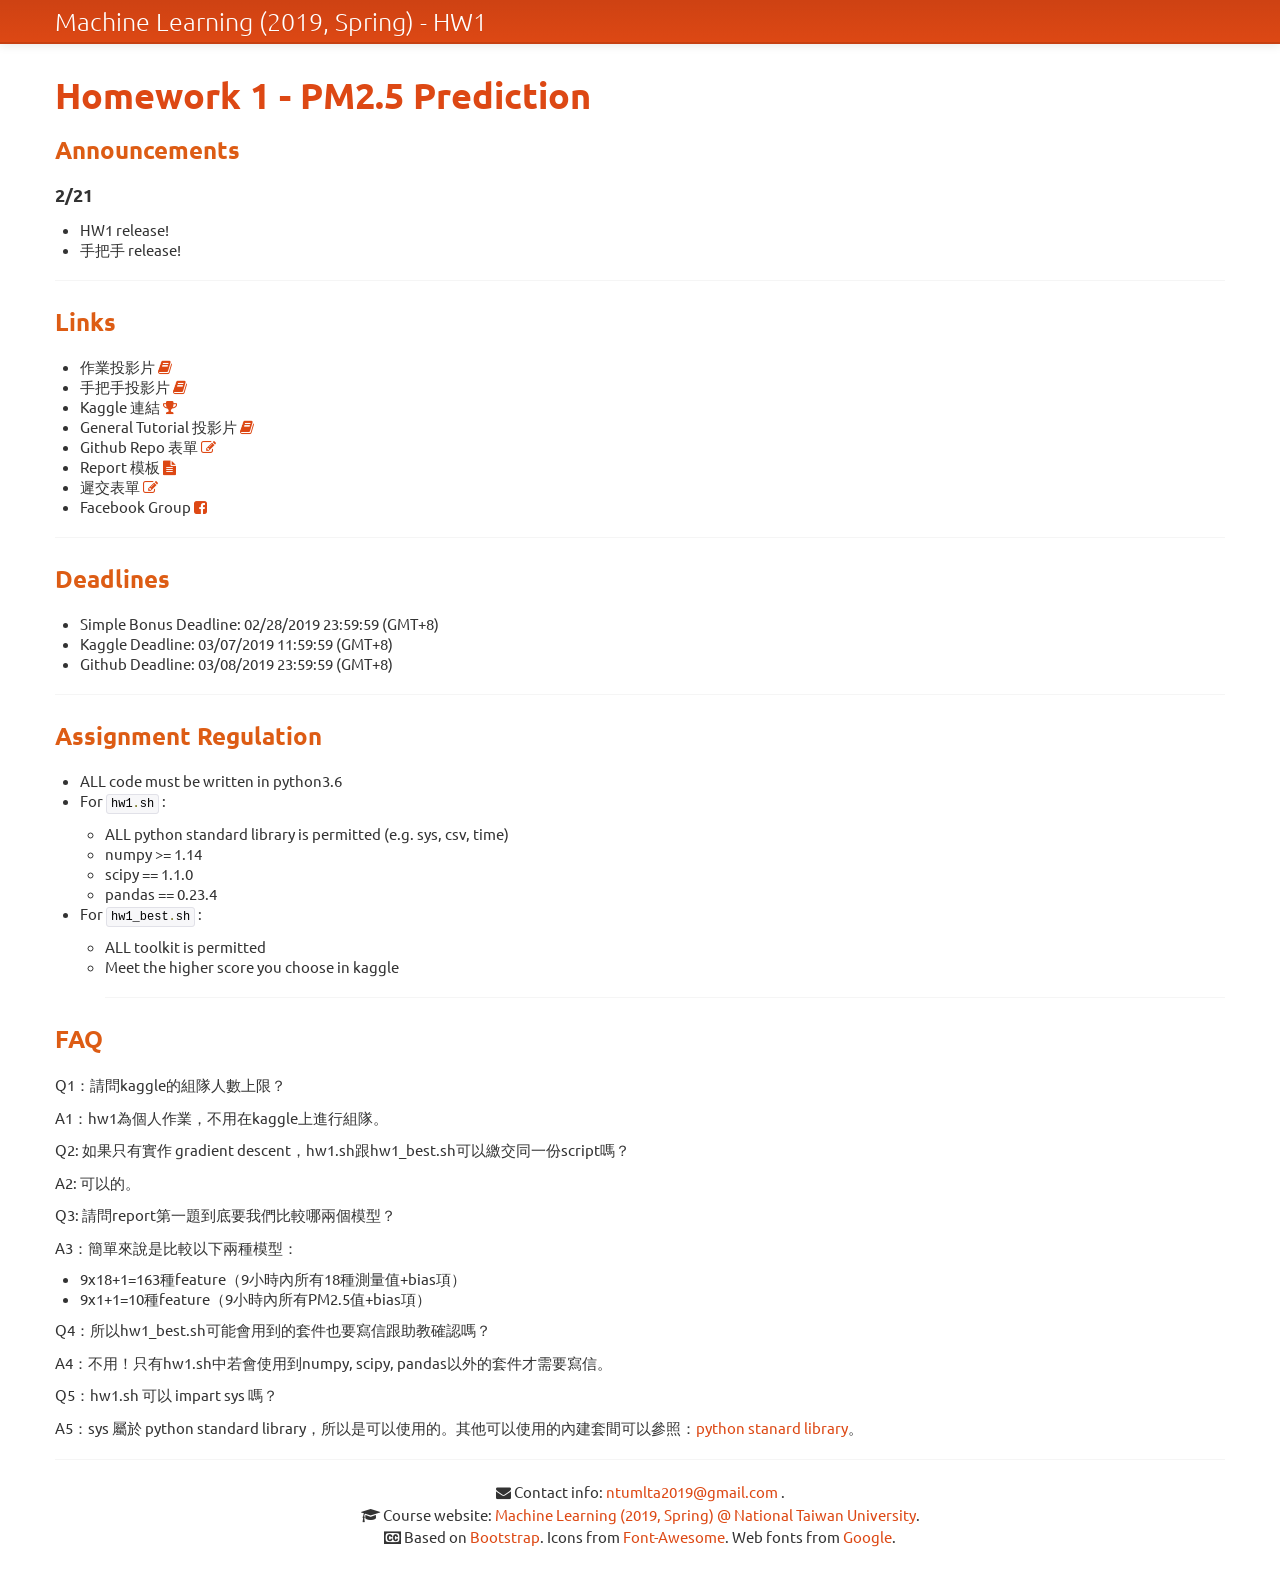
==== index.html @ 31e44693 "2/21" ====
<!DOCTYPE html>
<html>

<head>
  <!-- Global site tag (gtag.js) - Google Analytics -->
  <script async src="https://www.googletagmanager.com/gtag/js?id=UA-115414898-1"></script>
  <script>
    window.dataLayer = window.dataLayer || [];
    function gtag(){dataLayer.push(arguments);}
    gtag('js', new Date());

    gtag('config', 'UA-115414898-1');
  </script>
</head>


<link rel="shortcut icon" href="favicon.ico">
<link rel="stylesheet" href="https://cdnjs.cloudflare.com/ajax/libs/font-awesome/4.7.0/css/font-awesome.min.css">

<meta name="author" content="ntumlta2019" >
<meta charset="UTF-8">


<title>Machine Learning (2019, Spring) - HW1</title>

<xmp theme="united" style="display:none;">



# <p class="text-h">Homework 1 - PM2.5 Prediction</p>

### <p class="text-hh">Announcements</p>


<!--#### 3/18
* 請各位修課同學務必注意，github請勿上傳dataset!!!

#### 3/15
* Strong baseline release!
* Hands-on session materials：<a href="./sample_code.html" target="_blank">sample code</a> and <a href="https://docs.google.com/presentation/d/1mY9gG-QCJ21NpjOQ--bFnoFQRhs0TlKox8AegWni518/edit?usp=sharing" target="_blank">supplementary slide</a>.

#### 3/11

* 新增hw1_best.sh套件限制：
  * Scikit-learn == 0.19.0

#### 3/10

* 新增hw1_best.sh套件限制：
  * Tensorflow == 1.4.0
  * Pytorch == 0.3.0
  * Keras == 2.0.8
  
#### 3/9

* HW1小老師表單連結已公布! 請注意表單僅統計至3/13 21:59:59(GMT+8)。-->

#### 2/21

* HW1 release!
* 手把手 release!


<!--
<hr>


### <p class="text-hh">Lecture Slides</p>
* Week1(3/1/2018): Introduction <a href="https://drive.google.com/open?id=1pOFQFyzK9b1kbHnx3-LoZlgQsgBKSVDR">[pdf]</a>
* Week1(3/1/2018): Regression <a href="https://drive.google.com/open?id=1T66NyD5jEBlLfXx8TI2G-0QN4tlFrMu1">[pdf]</a>
* Week1(3/1/2018): Bias and Variance <a href="https://drive.google.com/open?id=1fQql6dwCvp4WZ9FkzchHqEWuYcGgFLDQ">[pdf]</a>
* Week2(3/8/2018): Gradient Descent <a href="https://drive.google.com/open?id=17iGC3qPP2lrCuaCbfbTx0AISZAC-WhhR">[pdf]</a>
* Week2(3/8/2018): Classification <a href="https://drive.google.com/open?id=1vooNE7ssbO_RxA7LAPoyydk3ZZVcNJbI">[pdf]</a>
* Week2(3/8/2018): Logisic Regression <a href="https://drive.google.com/open?id=1hfu3JbOn2JejkVLRPFMfShteq5YXyUX_">[pdf]</a>
-->


<hr>


### <p class="text-hh">Links</p>
* 作業投影片 <a href="https://docs.google.com/presentation/d/1gM32ovHHH6Dv4I3Ow0P3XXz1savkBp8jWSqSVp0Xwg4/edit#slide=id.g4cd6560e29_0_10/" target="_blank"><i class="fa fa-book"></i></a>
* 手把手投影片 <a href="https://docs.google.com/presentation/d/1TkPQoOPyDY9IzzuaVsYq1E26D1NTmi_QA9S9c-rw9K8/edit#slide=id.g5047f99cc6_0_0" target="_blank"><i class="fa fa-book"></i></a>
* Kaggle 連結 <a href="https://www.kaggle.com/c/ml2019spring-hw1" target="_blank"><i class="fa fa-trophy"></i></a>
* General Tutorial 投影片 <a href="https://goo.gl/Tvsy1i" target="_blank"><i class="fa fa-book"></i></a>
* Github Repo 表單 <a href="https://docs.google.com/forms/d/e/1FAIpQLSf_BL_NZJVVL-xzsDXBVQtTShpwih07SbgRmQrYhmzrZHx7yQ/viewform" target="_blank"><i class="fa fa-pencil-square-o"></i></a>
* Report 模板 <a href="https://docs.google.com/document/d/1n9GeHikNOUeckA6WV-gDASSg_gqzgvoqQMZX0QJv1xc/edit" target="_blank"><i class="fa fa-file-text"></i></a>
* 遲交表單 <a href="https://docs.google.com/forms/d/1Ui_-NaLggaOtHYtcH4Zymz7ZtOT_n8IeWDP6rv78FHA/viewform?edit_requested=true" target="_blank"><i class="fa fa-pencil-square-o"></i></a>
* Facebook Group <a href="https://www.facebook.com/groups/314613059175222/" target="_blank"><i class="fa fa-facebook-square"></i></a>
<!--* 小老師表單 <a href="https://goo.gl/feHp6o" target="_blank"><i class="fa fa-pencil-square-o"></i></a>-->

<hr>


### <p class="text-hh">Deadlines</p>
* Simple Bonus Deadline: 02/28/2019 23:59:59  (GMT+8)
* Kaggle Deadline: 03/07/2019 11:59:59  (GMT+8)
* Github Deadline: 03/08/2019 23:59:59  (GMT+8)

<hr>

### <p class="text-hh">Assignment Regulation</p>

* ALL code must be written in python3.6 
* For `hw1.sh` :
  * ALL python standard library is permitted (e.g. sys, csv, time)
  * numpy >= 1.14
  * scipy == 1.1.0
  * pandas == 0.23.4

* For `hw1_best.sh` :
  * ALL toolkit is permitted 
  * Meet the higher score you choose in kaggle
<hr>

### <p class="text-hh">FAQ</p>
  <!--* Tensorflow == 1.4.0
  * Pytorch == 0.3.0
  * Keras == 2.0.8
  * Scikit-learn == 0.19.0-->


<p>Q1：請問kaggle的組隊人數上限？</p>
<p>A1：hw1為個人作業，不用在kaggle上進行組隊。</p>
<p>Q2: 如果只有實作 gradient descent，hw1.sh跟hw1_best.sh可以繳交同一份script嗎？</p>
<p>A2: 可以的。</p>
<p>Q3: 請問report第一題到底要我們比較哪兩個模型？</p>
<p>A3：簡單來說是比較以下兩種模型：</p>
<ul>
  <li>9x18+1=163種feature（9小時內所有18種測量值+bias項）</li>
  <li>9x1+1=10種feature（9小時內所有PM2.5值+bias項）</li>
</ul>
<p>Q4：所以hw1_best.sh可能會用到的套件也要寫信跟助教確認嗎？</p>
<p>A4：不用！只有hw1.sh中若會使用到numpy, scipy, pandas以外的套件才需要寫信。</p>
<p>Q5：hw1.sh 可以 impart sys 嗎？</p>
<p>A5：sys 屬於 python standard library，所以是可以使用的。其他可以使用的內建套間可以參照：<a href="https://docs.python.org/3/library/index.html">python stanard library</a>。</p>


<hr>

</xmp>
<script src="strapdown.js"></script> 



<footer>
  <center><i class="fa fa-envelope"></i> Contact info: <a href="mailto:"> ntumlta2019@gmail.com </a>.</center>
  <center><i class="fa fa-mortar-board"></i> Course website: <a href="http://speech.ee.ntu.edu.tw/~tlkagk/courses.html", target="_blank">Machine Learning (2019, Spring) @ National Taiwan University</a>.</center>
  <center><i class="fa fa-cc"></i> Based on <a href="https://getbootstrap.com" target="_blank">Bootstrap</a>. Icons from <a href="https://fontawesome.com" target="_blank">Font-Awesome</a>. Web fonts from <a href="https://fonts.google.com" target="_blank">Google</a>.</center>
</footer>

</html>
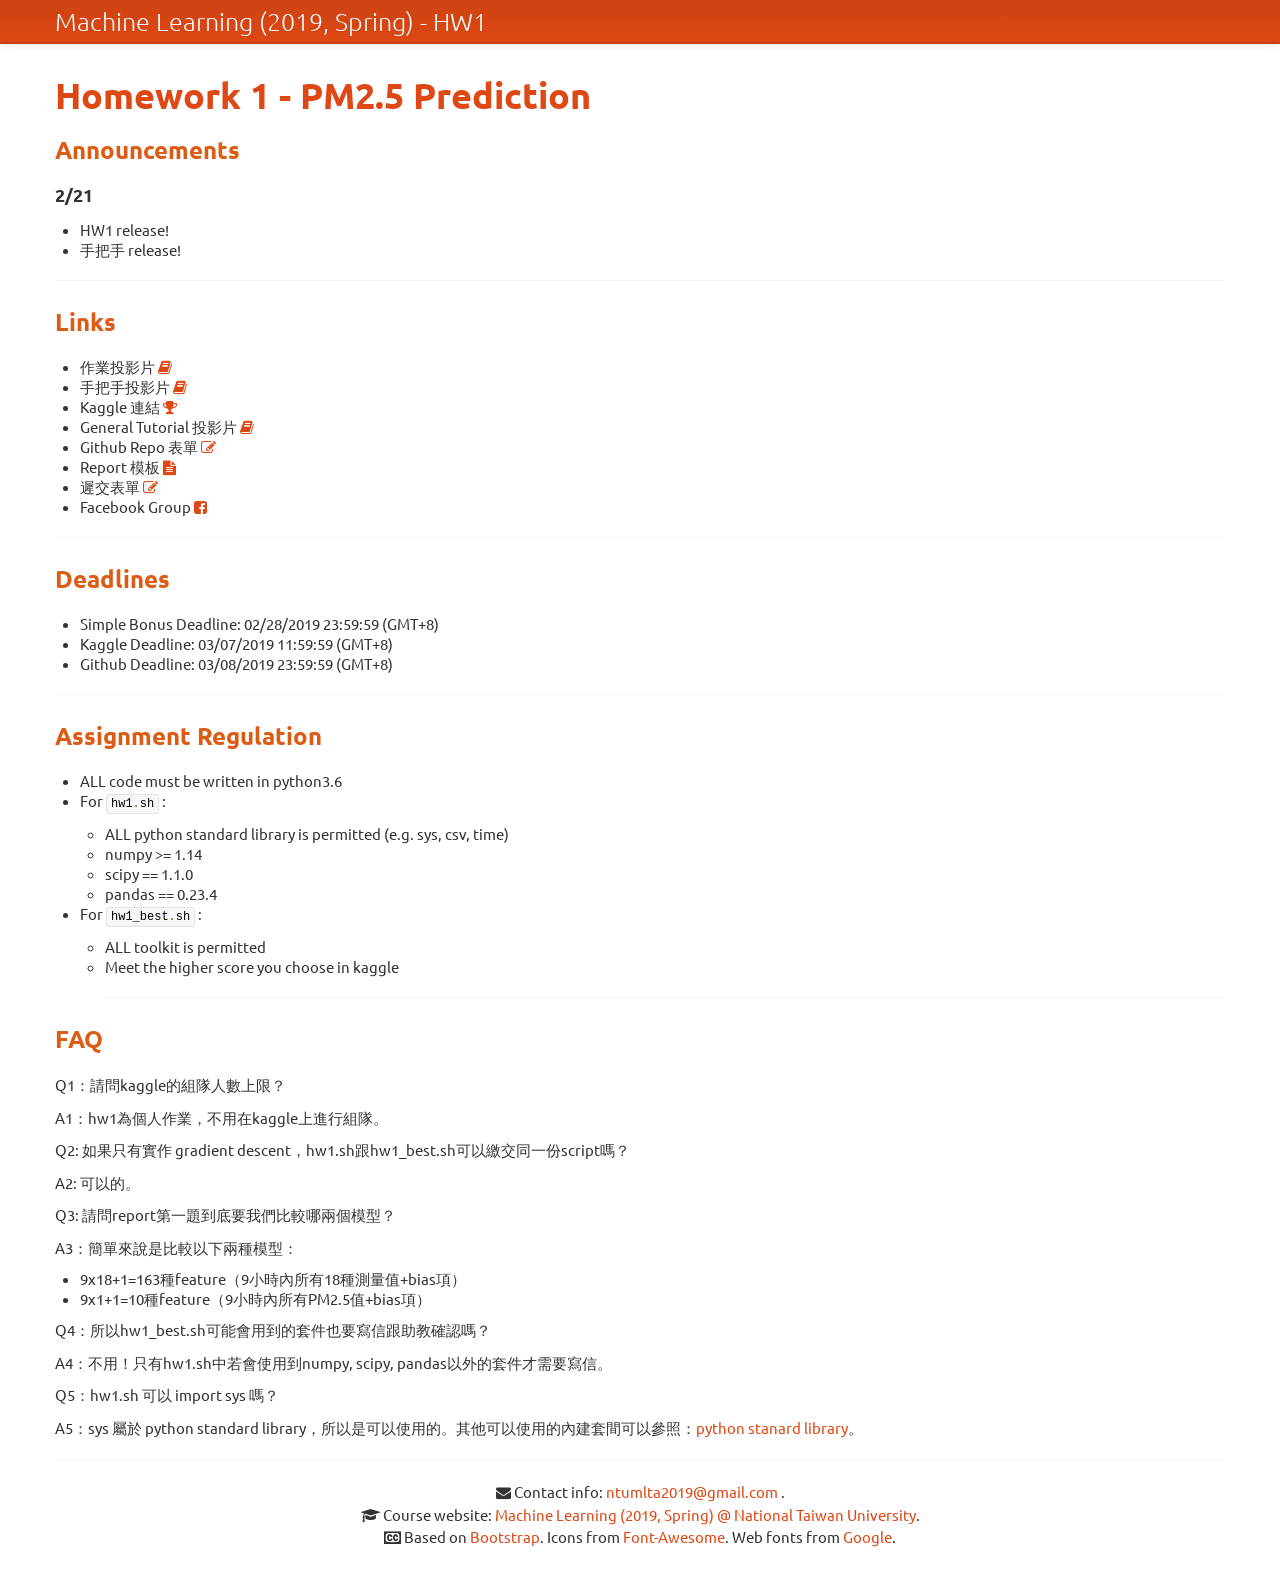
==== commit c4ff0914: "2/21 v2" ====
--- a/index.html
+++ b/index.html
@@ -132,7 +132,7 @@
 </ul>
 <p>Q4：所以hw1_best.sh可能會用到的套件也要寫信跟助教確認嗎？</p>
 <p>A4：不用！只有hw1.sh中若會使用到numpy, scipy, pandas以外的套件才需要寫信。</p>
-<p>Q5：hw1.sh 可以 impart sys 嗎？</p>
+<p>Q5：hw1.sh 可以 import sys 嗎？</p>
 <p>A5：sys 屬於 python standard library，所以是可以使用的。其他可以使用的內建套間可以參照：<a href="https://docs.python.org/3/library/index.html">python stanard library</a>。</p>
 
 
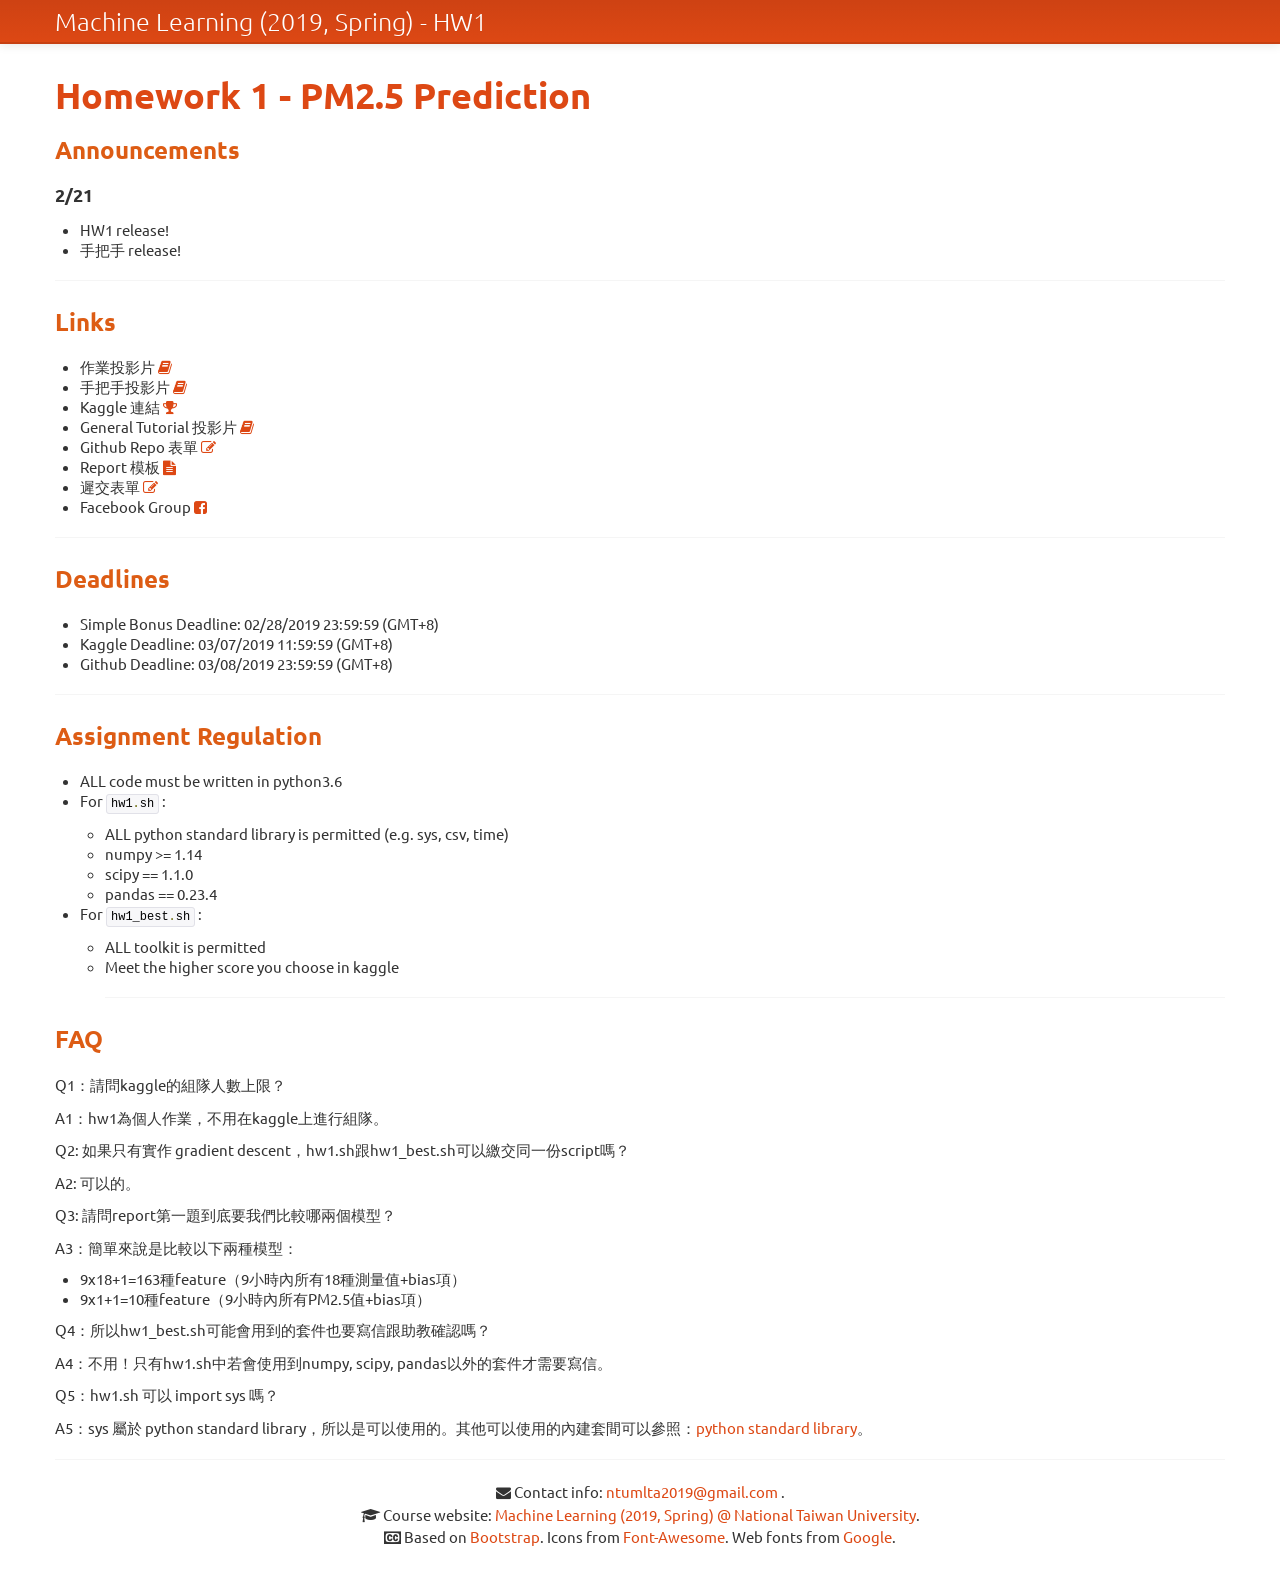
==== commit db0a3ac6: "2/21 v3" ====
--- a/index.html
+++ b/index.html
@@ -133,7 +133,7 @@
 <p>Q4：所以hw1_best.sh可能會用到的套件也要寫信跟助教確認嗎？</p>
 <p>A4：不用！只有hw1.sh中若會使用到numpy, scipy, pandas以外的套件才需要寫信。</p>
 <p>Q5：hw1.sh 可以 import sys 嗎？</p>
-<p>A5：sys 屬於 python standard library，所以是可以使用的。其他可以使用的內建套間可以參照：<a href="https://docs.python.org/3/library/index.html">python stanard library</a>。</p>
+<p>A5：sys 屬於 python standard library，所以是可以使用的。其他可以使用的內建套間可以參照：<a href="https://docs.python.org/3/library/index.html">python standard library</a>。</p>
 
 
 <hr>
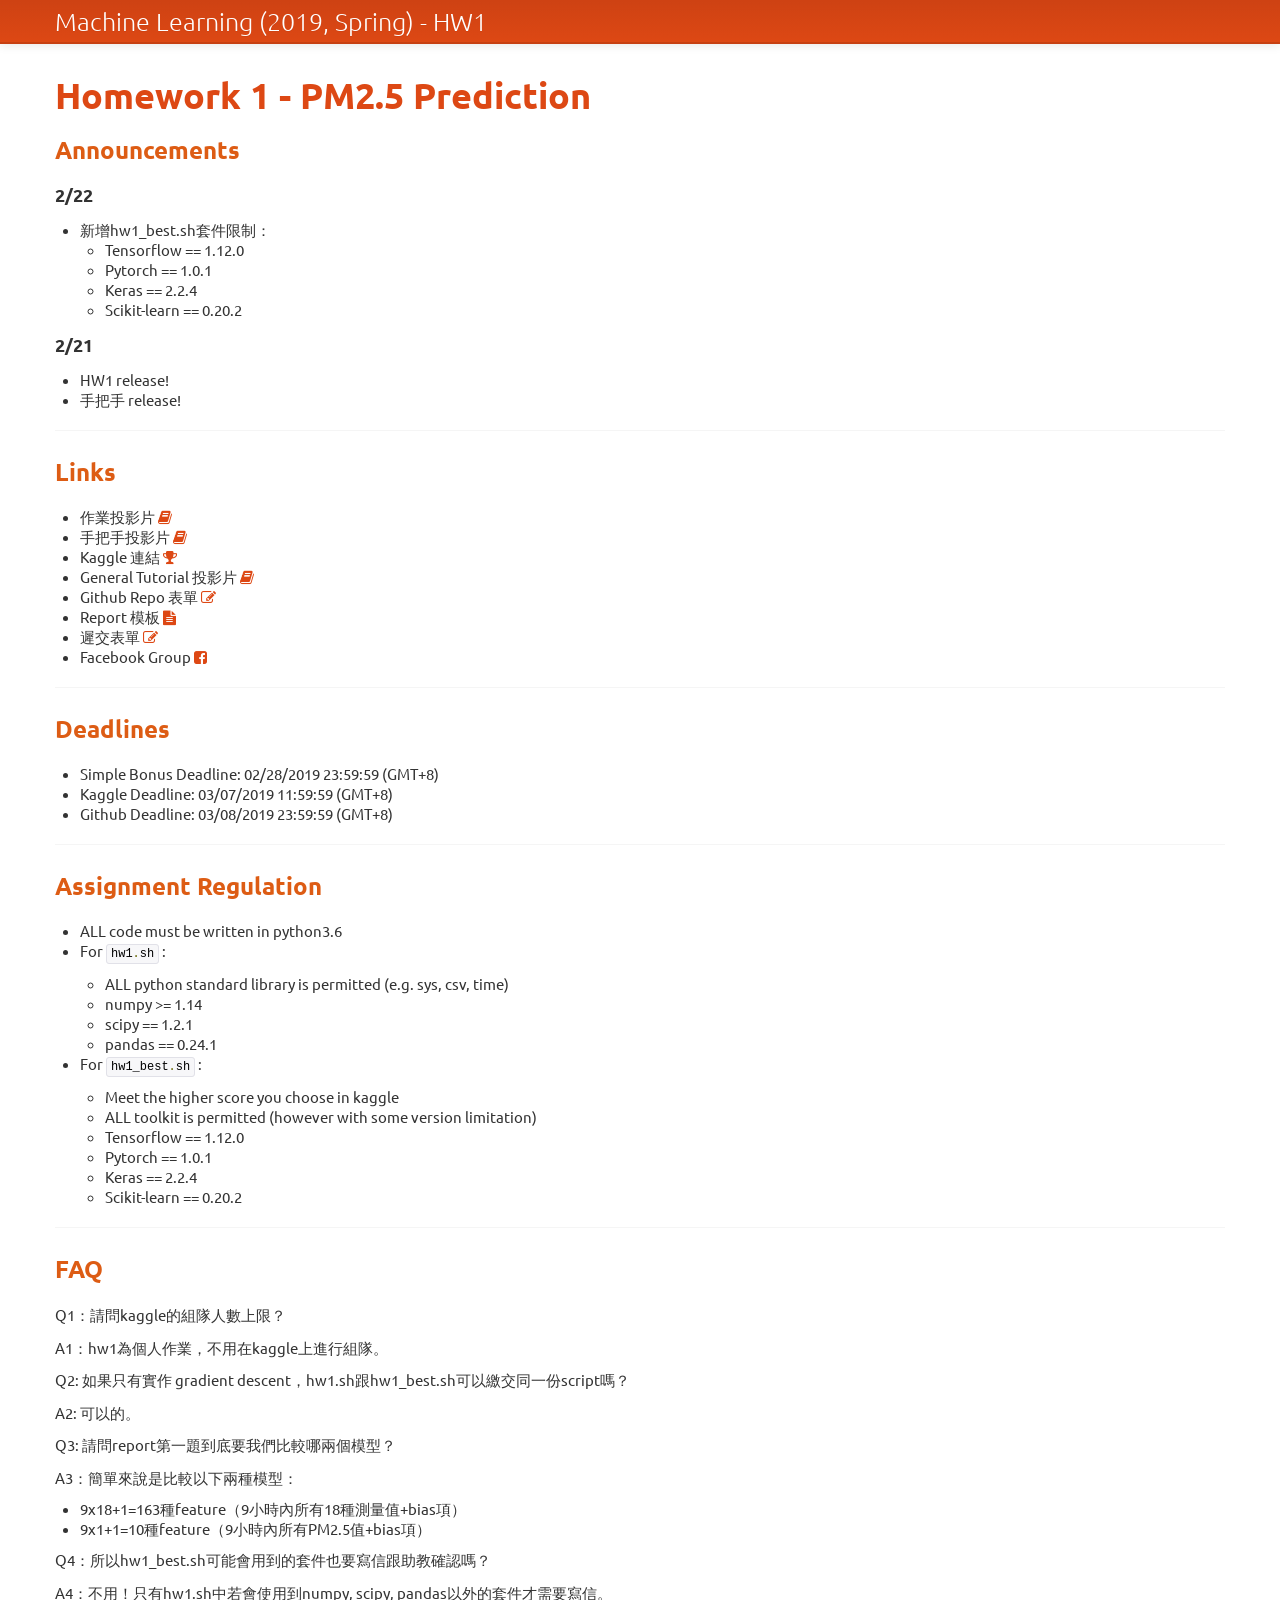
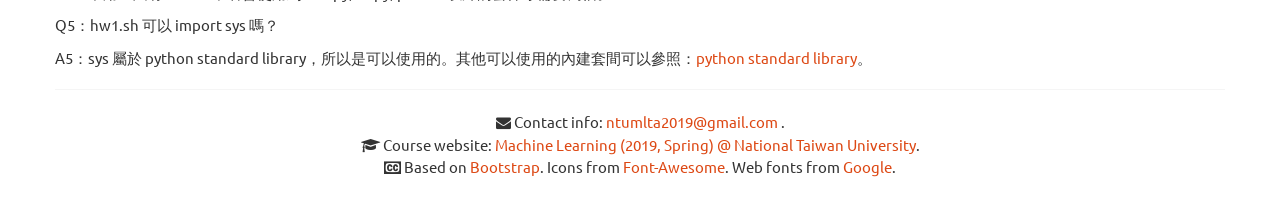
==== commit 8ee496aa: "2/22 v4" ====
--- a/index.html
+++ b/index.html
@@ -42,19 +42,21 @@
 #### 3/11
 
 * 新增hw1_best.sh套件限制：
-  * Scikit-learn == 0.19.0
+  
 
-#### 3/10
 
-* 新增hw1_best.sh套件限制：
-  * Tensorflow == 1.4.0
-  * Pytorch == 0.3.0
-  * Keras == 2.0.8
-  
 #### 3/9
 
 * HW1小老師表單連結已公布! 請注意表單僅統計至3/13 21:59:59(GMT+8)。-->
 
+#### 2/22
+
+* 新增hw1_best.sh套件限制：
+  * Tensorflow == 1.12.0
+  * Pytorch == 1.0.1
+  * Keras == 2.2.4
+  * Scikit-learn == 0.20.2
+  
 #### 2/21
 
 * HW1 release!
@@ -105,20 +107,20 @@
 * For `hw1.sh` :
   * ALL python standard library is permitted (e.g. sys, csv, time)
   * numpy >= 1.14
-  * scipy == 1.1.0
-  * pandas == 0.23.4
+  * scipy == 1.2.1
+  * pandas == 0.24.1
 
 * For `hw1_best.sh` :
-  * ALL toolkit is permitted 
   * Meet the higher score you choose in kaggle
+  * ALL toolkit is permitted (however with some version limitation)
+  * Tensorflow == 1.12.0
+  * Pytorch == 1.0.1
+  * Keras == 2.2.4
+  * Scikit-learn == 0.20.2
+
 <hr>
 
 ### <p class="text-hh">FAQ</p>
-  <!--* Tensorflow == 1.4.0
-  * Pytorch == 0.3.0
-  * Keras == 2.0.8
-  * Scikit-learn == 0.19.0-->
-
 
 <p>Q1：請問kaggle的組隊人數上限？</p>
 <p>A1：hw1為個人作業，不用在kaggle上進行組隊。</p>
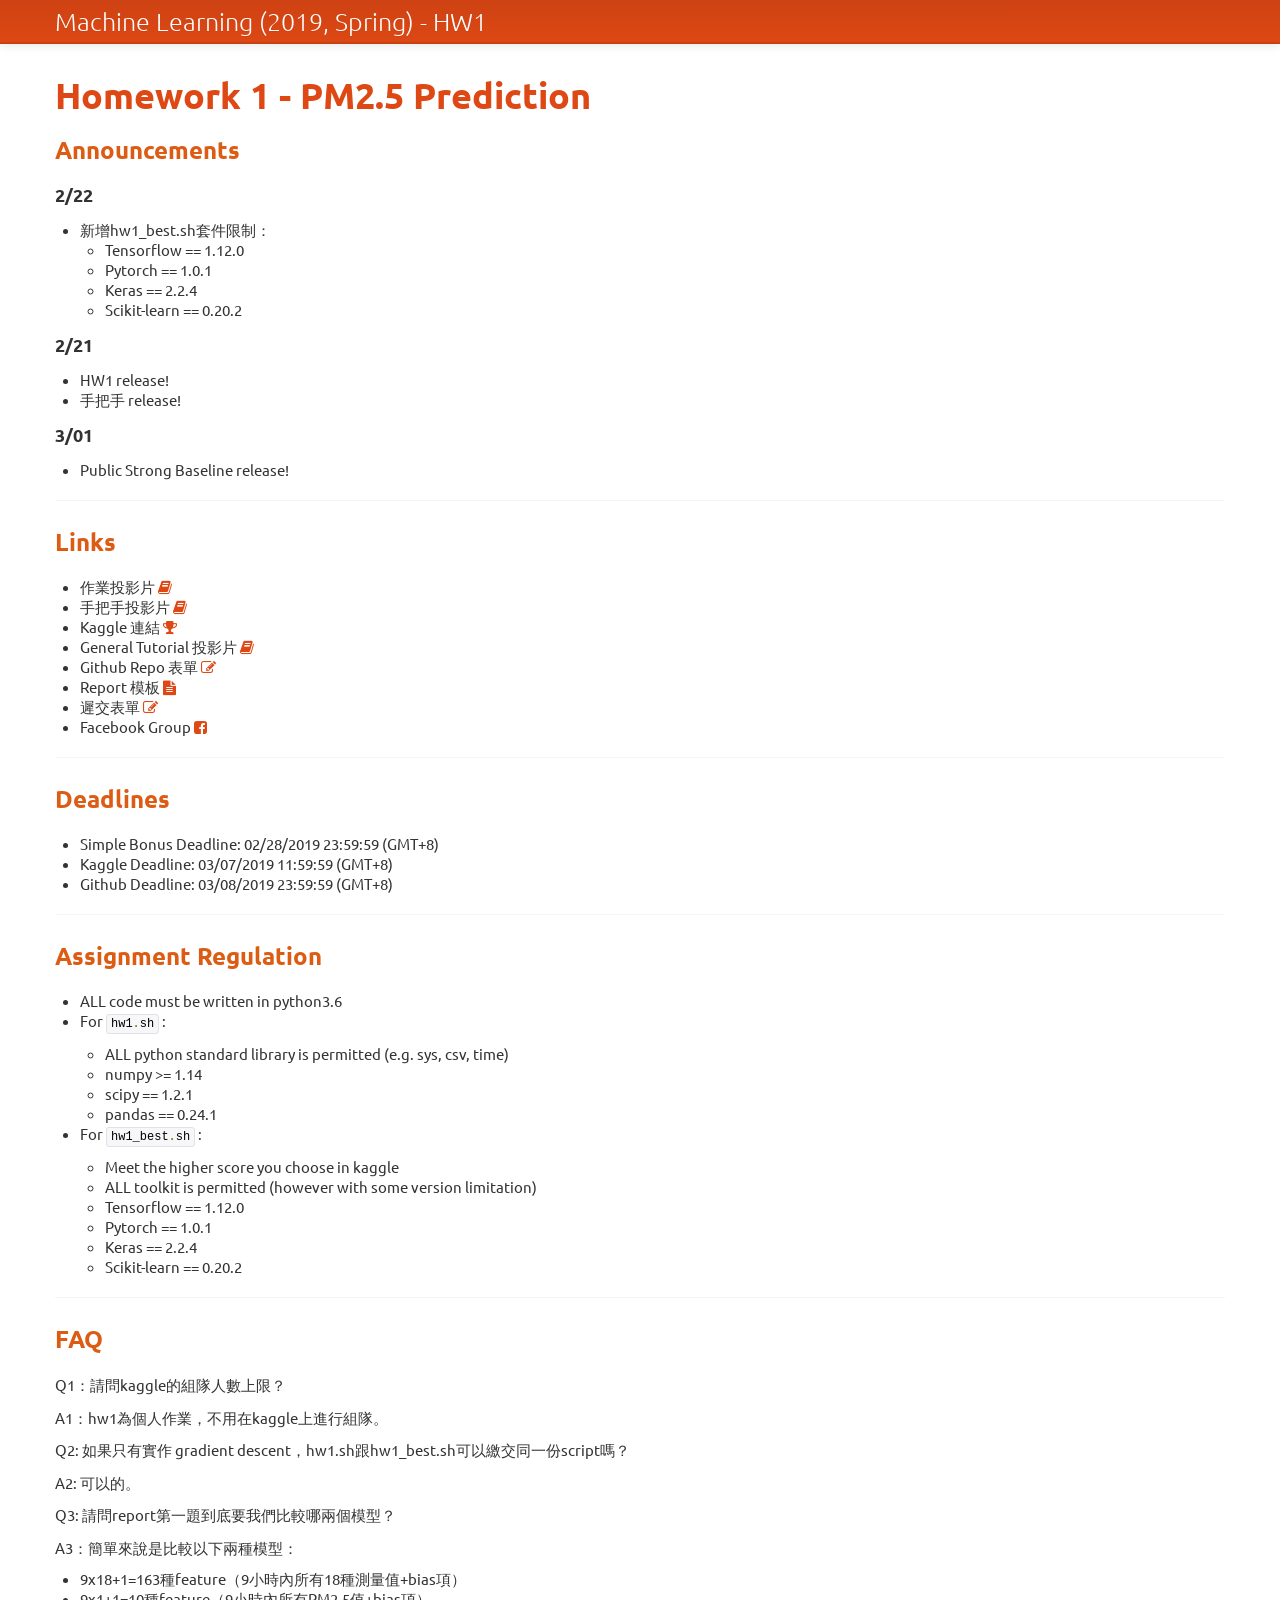
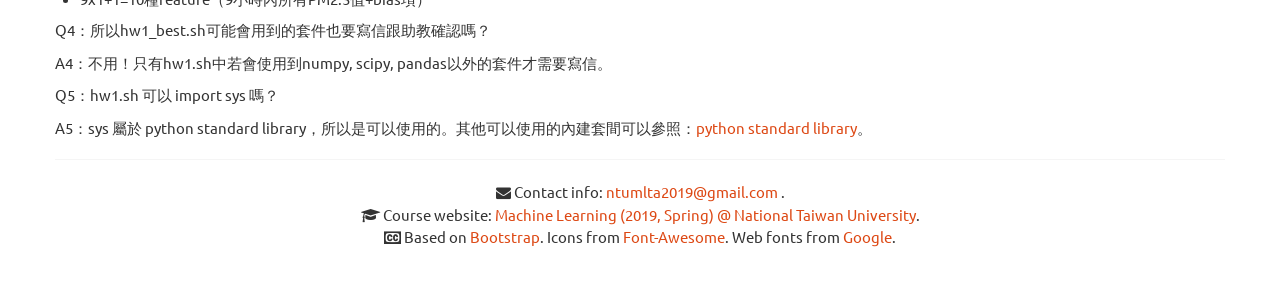
==== commit bfd9516f: "3/1" ====
--- a/index.html
+++ b/index.html
@@ -61,6 +61,10 @@
 
 * HW1 release!
 * 手把手 release!
+
+#### 3/01
+
+* Public Strong Baseline release!
 
 
 <!--
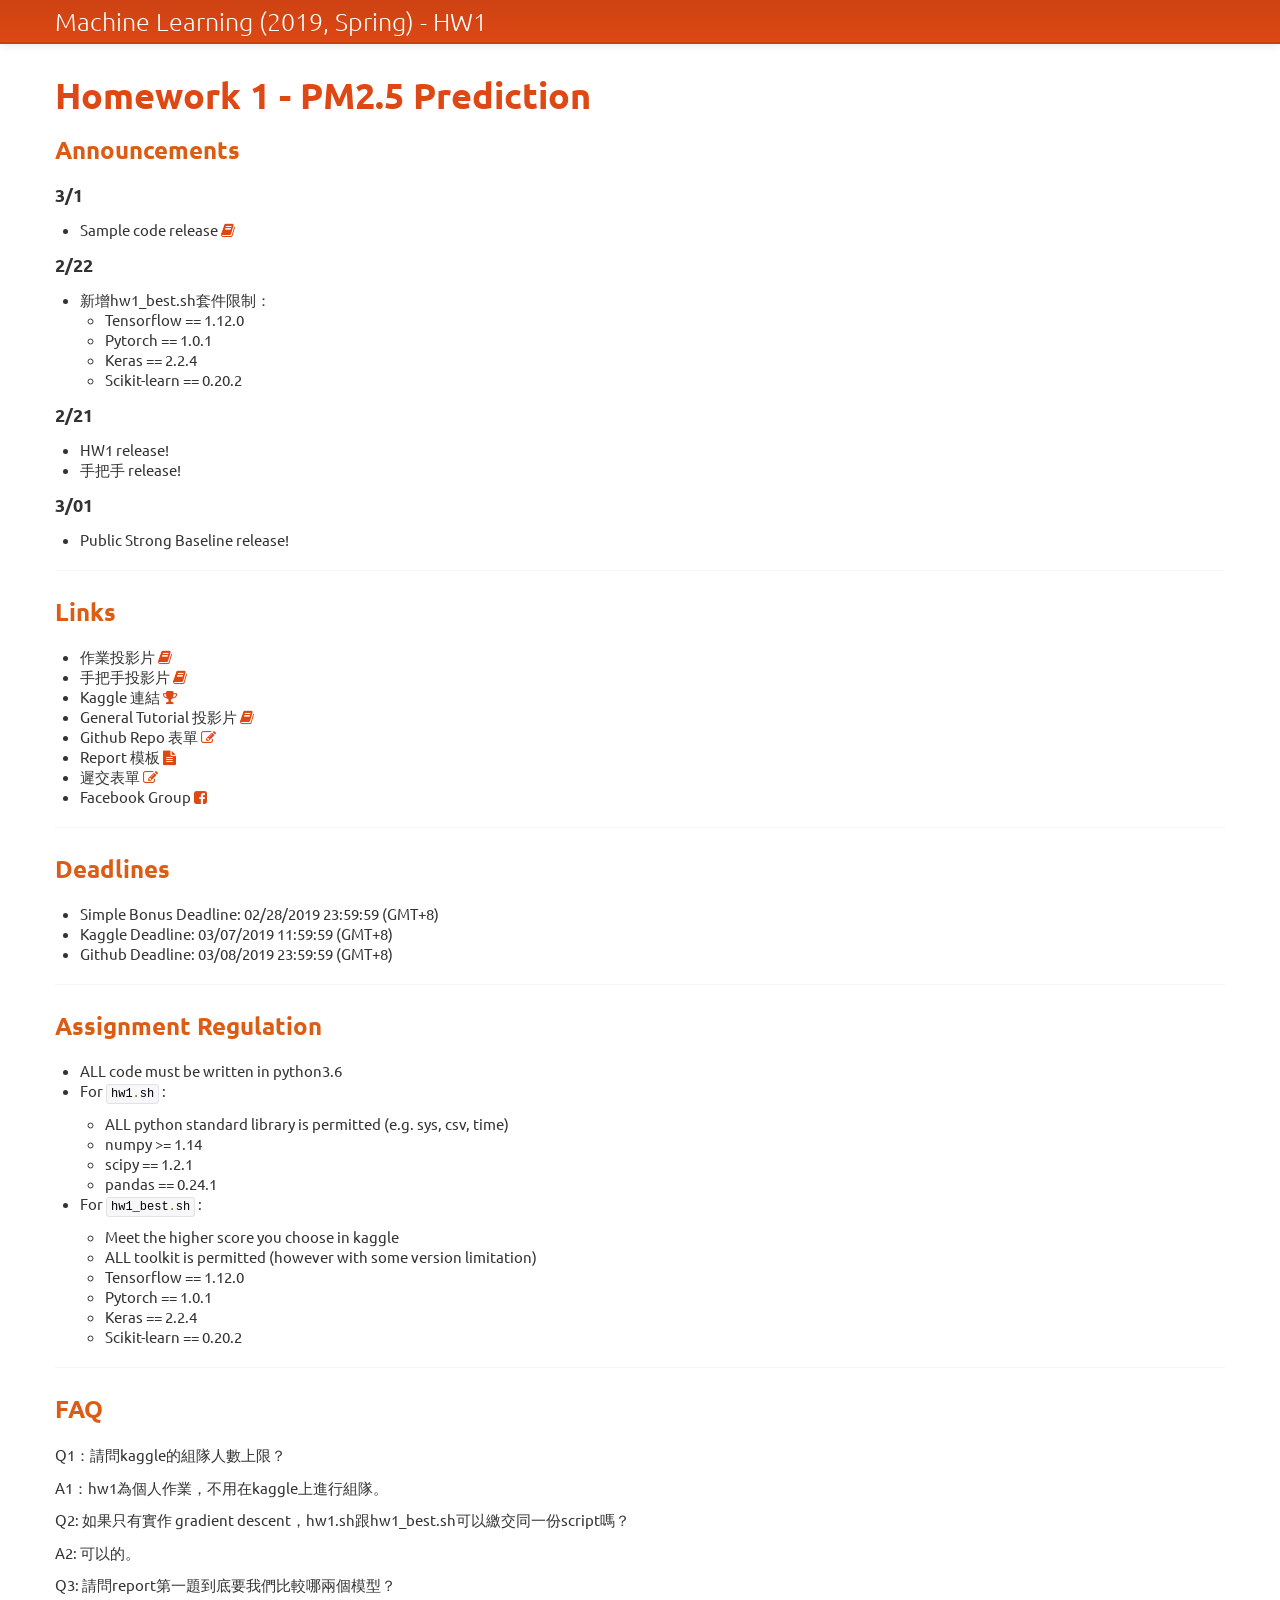
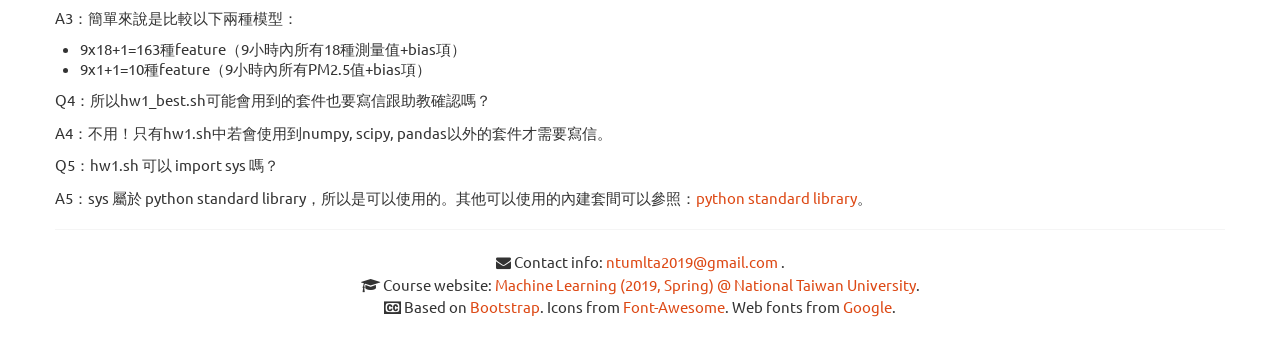
==== commit 9e62e1af: "Update index.html" ====
--- a/index.html
+++ b/index.html
@@ -49,6 +49,11 @@
 
 * HW1小老師表單連結已公布! 請注意表單僅統計至3/13 21:59:59(GMT+8)。-->
 
+  
+  
+#### 3/1
+* Sample code release <a href="https://github.com/ntumlta2019/hw1" target="_blank"><i class="fa fa-book"></i></a>
+ 
 #### 2/22
 
 * 新增hw1_best.sh套件限制：
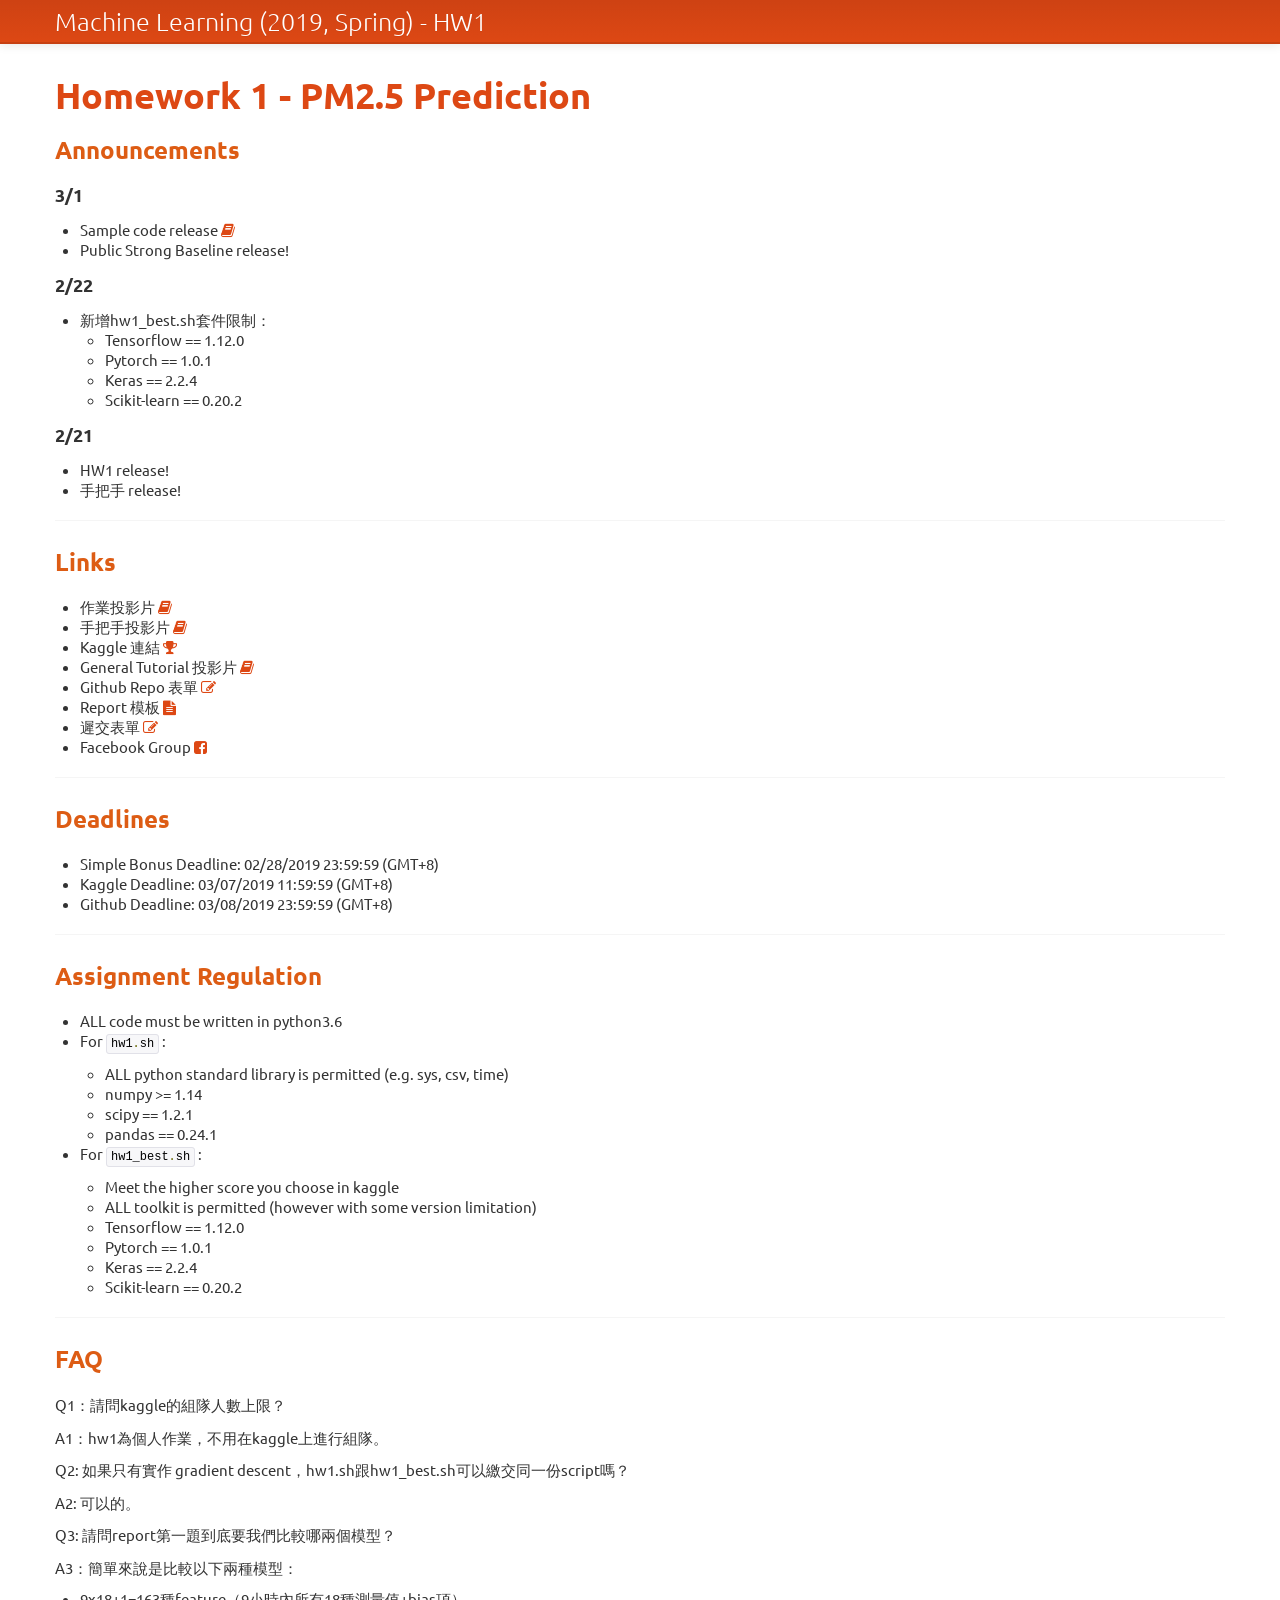
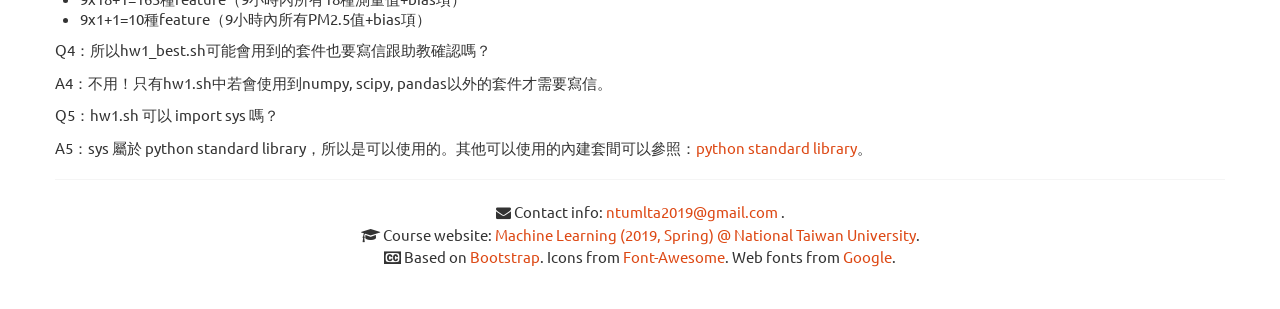
==== commit 456abdbd: "Update index.html" ====
--- a/index.html
+++ b/index.html
@@ -53,7 +53,8 @@
   
 #### 3/1
 * Sample code release <a href="https://github.com/ntumlta2019/hw1" target="_blank"><i class="fa fa-book"></i></a>
- 
+* Public Strong Baseline release!
+  
 #### 2/22
 
 * 新增hw1_best.sh套件限制：
@@ -65,12 +66,7 @@
 #### 2/21
 
 * HW1 release!
-* 手把手 release!
-
-#### 3/01
-
-* Public Strong Baseline release!
-
+* 手把手 release! 
 
 <!--
 <hr>
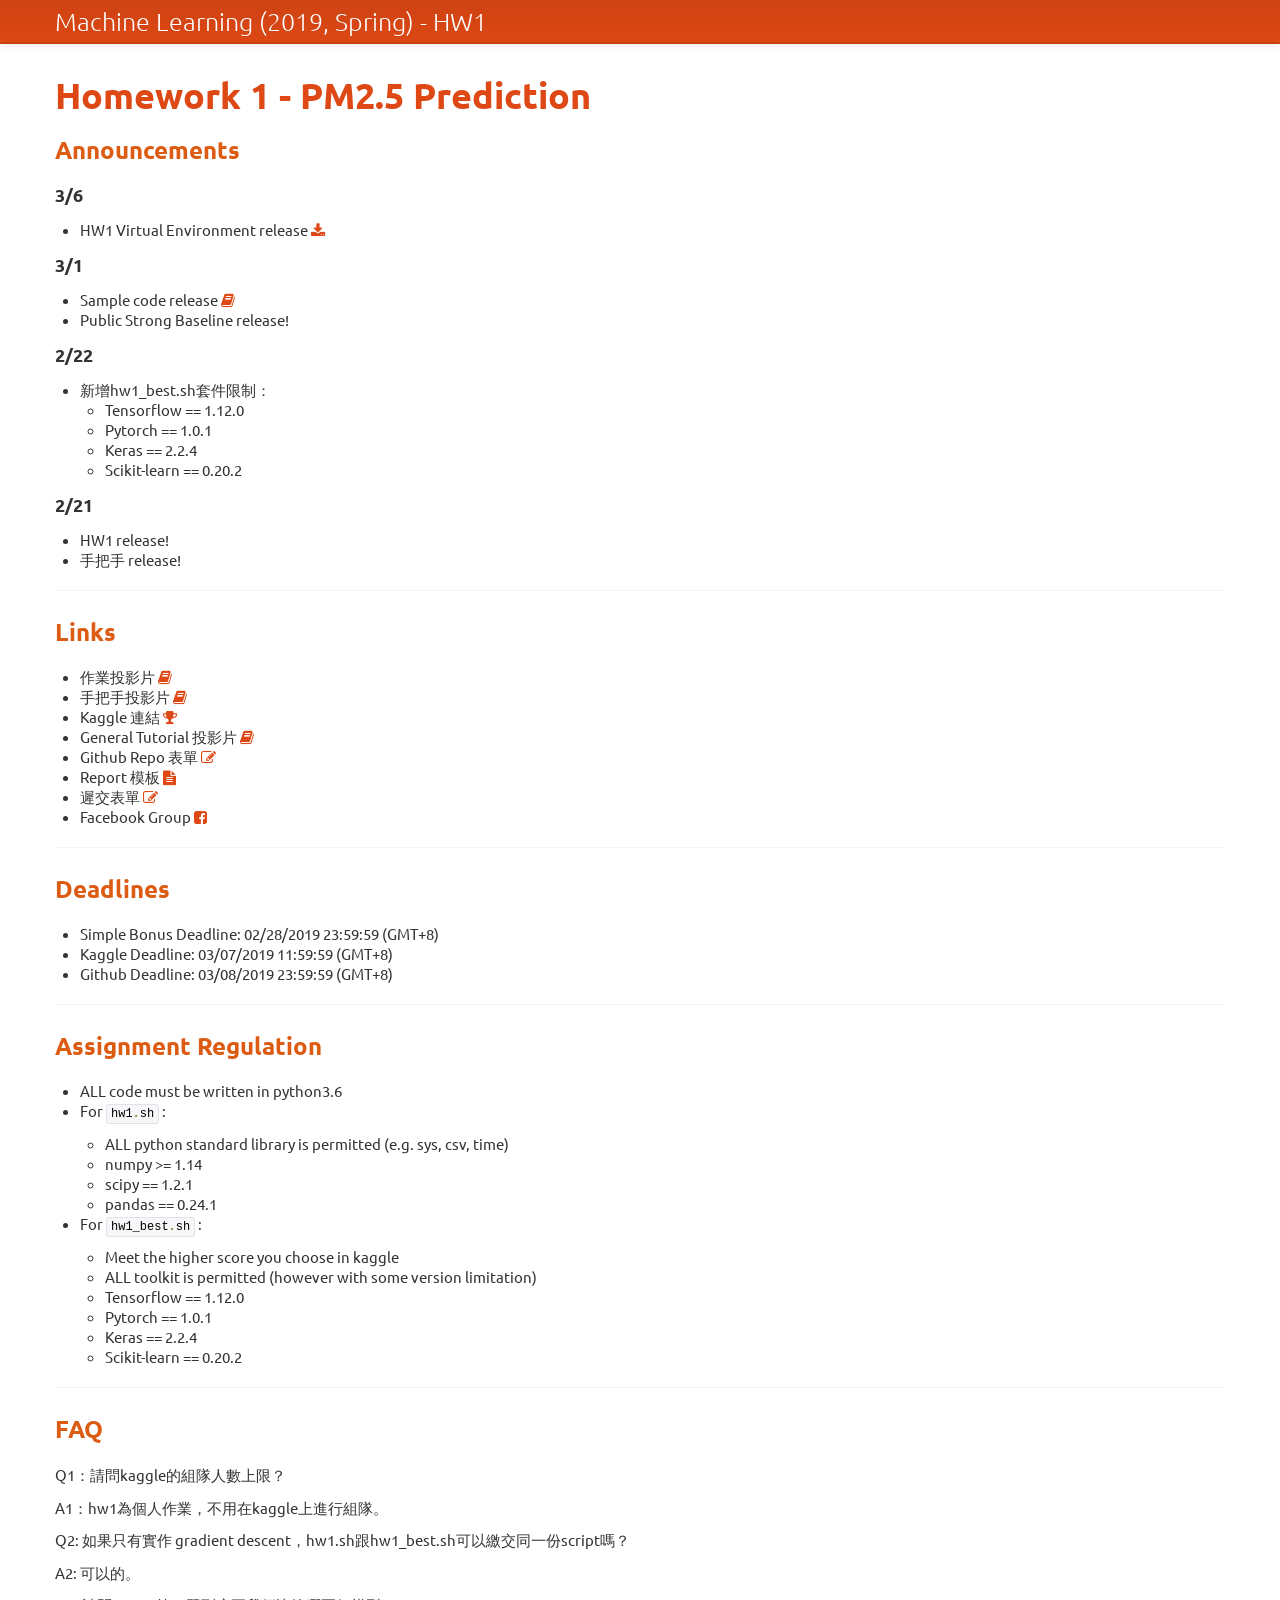
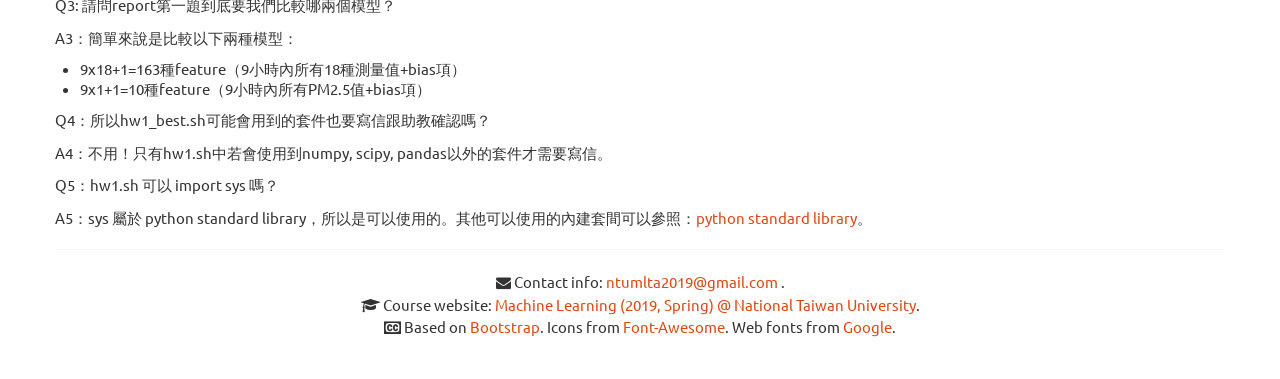
==== commit 7ca3ba7f: "env" ====
--- a/index.html
+++ b/index.html
@@ -49,6 +49,8 @@
 
 * HW1小老師表單連結已公布! 請注意表單僅統計至3/13 21:59:59(GMT+8)。-->
 
+#### 3/6 
+* HW1 Virtual Environment release <a href="https://goo.gl/6HQcqH" target="_blank"><i class="fa fa-download"></i></a>
   
   
 #### 3/1
